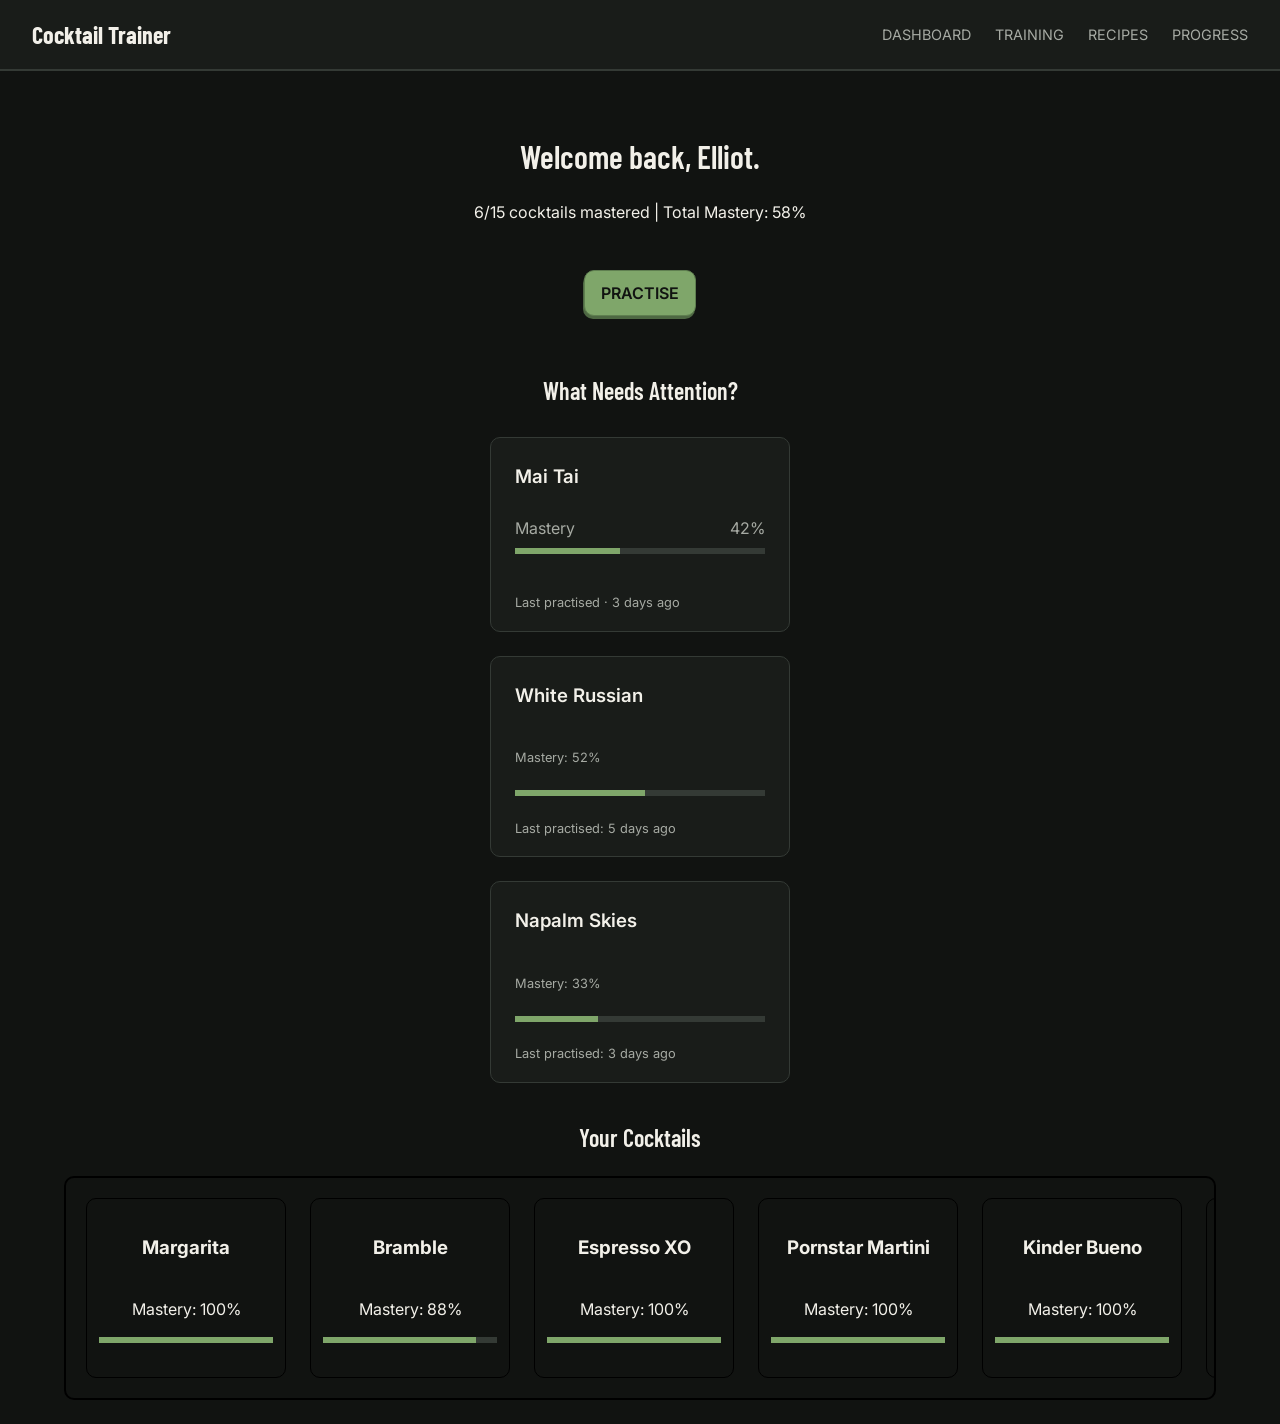
==== index.html @ 9f19416f "Changes to attention section" ====
<!DOCTYPE html>
<html lang="en">
    <head>
        <meta charset="UTF-8">
        <meta name="viewport" content="width=device-width, initial-scale=1.0">
        <title>Cocktail Trainer</title>
        <link rel="preconnect" href="https://fonts.googleapis.com">
        <link rel="preconnect" href="https://fonts.gstatic.com" crossorigin>
        <link href="https://fonts.googleapis.com/css2?family=Barlow+Condensed:ital,wght@0,600;0,700;1,600;1,700&display=swap" rel="stylesheet">
        <link href="https://fonts.googleapis.com/css2?family=Inter:ital,opsz,wght@0,14..32,100..900;1,14..32,100..900&display=swap" rel="stylesheet">
        <link rel="stylesheet" href="/style.css">
    </head>
    <body>
        <header>
            <nav>
                <h1>Cocktail Trainer</h1>
                <div class="nav-links">
                    <a href="./index.html">Dashboard</a>
                    <a href="./training.html">Training</a>
                    <a href="./recipes.html">Recipes</a>
                    <a href="./progress.html">Progress</a>
                </div>
            </nav>
        </header>
        <main>
            <section class="welcome-section">
                <h2>Welcome back, Elliot.</h2>
                <p>6/15 cocktails mastered | Total Mastery: 58%</p>
                <a href="./training.html" class="training-button">Practise</a>
            </section>
            <section class="attention-section">
                <h2>What Needs Attention?</h2>
                <div class="attention-list">

                    <div class="attention-card">
                        <h3>Mai Tai</h3>
                        <div class="mastery-section">
                            <div class="mastery-info">
                                <span>Mastery</span>
                                <span>42%</span>
                            </div>    
                            <div class="progress-bar"> <!-- placeholder class - bars will be updated dynamically when JS implemented and progress-bar-XXX will become progress-bar -->
                                <div class="progress-fill fill-42"></div> <!-- placeholder class - bars will be updated dynamically when JS implemented and progress-bar-XXX will become progress-bar -->
                            </div>
                        </div>                        
                        <p>Last practised · 3 days ago</p>
                    </div>

                    <div class="attention-card"> 
                        <h3>White Russian</h3>
                        <p class="attention-card-text">Mastery: 52%</p>
                        <div class="progress-bar"> <!-- placeholder class - bars will be updated dynamically when JS implemented and progress-bar-XXX will become progress-bar -->
                            <div class="progress-fill fill-52"></div> <!-- placeholder class - bars will be updated dynamically when JS implemented and progress-bar-XXX will become progress-bar -->
                        </div>
                        <p>Last practised: 5 days ago</p>
                    </div>

                    <div class="attention-card">
                        <h3>Napalm Skies</h3>
                        <p class="attention-card-text">Mastery: 33%</p>
                        <div class="progress-bar"> <!-- placeholder class - bars will be updated dynamically when JS implemented and progress-bar-XXX will become progress-bar -->
                            <div class="progress-fill fill-33"></div> <!-- placeholder class - bars will be updated dynamically when JS implemented and progress-bar-XXX will become progress-bar -->
                        </div>
                        <p>Last practised: 3 days ago</p>
                    </div>

                </div>
            </section>
            <section class="cocktail-section">
                <h2>Your Cocktails</h2>
                <div class="cocktail-carousel">

                    <div class="cocktail-card">
                        <h3>Margarita</h3>
                        <div class="mastery-section">
                            <p class="cocktail-card-text">Mastery: 100%</p>
                            <div class="progress-bar">
                                <div class="progress-fill fill-100"></div>
                            </div>
                        </div>                        
                    </div>

                    <div class="cocktail-card">
                        <h3>Bramble</h3>
                        <div class="mastery-section">
                            <p class="cocktail-card-text">Mastery: 88%</p>
                            <div class="progress-bar">
                                <div class="progress-fill fill-88"></div>
                            </div>
                        </div>                        
                    </div>

                    <div class="cocktail-card">
                        <h3>Espresso XO</h3>
                        <div class="mastery-section">
                            <p class="cocktail-card-text">Mastery: 100%</p>
                            <div class="progress-bar">
                                <div class="progress-fill fill-100"></div>
                            </div>
                        </div>                        
                    </div>

                    <div class="cocktail-card">
                        <h3>Pornstar Martini</h3>
                        <div class="mastery-section">
                            <p class="cocktail-card-text">Mastery: 100%</p>
                            <div class="progress-bar">
                                <div class="progress-fill fill-100"></div>
                            </div>
                        </div>                        
                    </div>

                    <div class="cocktail-card">
                        <h3>Kinder Bueno</h3>
                        <div class="mastery-section">
                            <p class="cocktail-card-text">Mastery: 100%</p>
                            <div class="progress-bar">
                                <div class="progress-fill fill-100"></div>
                            </div>
                        </div>                        
                    </div>

                    <div class="cocktail-card">
                        <h3>Bad Habits</h3>
                        <div class="mastery-section">
                            <p class="cocktail-card-text">Mastery: 80%</p>
                            <div class="progress-bar">
                                <div class="progress-fill fill-80"></div>
                            </div>
                        </div>                        
                    </div>

                    <div class="cocktail-card">
                        <h3>The Big Green One</h3>
                        <div class="mastery-section">
                            <p class="cocktail-card-text">Mastery: 84%</p>
                            <div class="progress-bar">
                                <div class="progress-fill fill-84"></div>
                            </div>
                        </div>                        
                    </div>

                    <div class="cocktail-card">
                        <h3>Drumstick</h3>
                        <div class="mastery-section">
                            <p class="cocktail-card-text">Mastery: 90%</p>
                            <div class="progress-bar">
                                <div class="progress-fill fill-90"></div>
                            </div>
                        </div>
                    </div>

                    <div class="cocktail-card">
                        <h3>Aperol Spritz</h3>
                        <div class="mastery-section">
                            <p class="cocktail-card-text">Mastery: 90%</p>
                            <div class="progress-bar">
                                <div class="progress-fill fill-90"></div>
                            </div>
                        </div>
                    </div>
                    
                    <div class="cocktail-card">
                        <h3>Jammy Dodger</h3>
                        <div class="mastery-section">
                            <p class="cocktail-card-text">Mastery: 100%</p>
                            <div class="progress-bar">
                                <div class="progress-fill fill-100"></div>
                            </div>
                        </div>                        
                    </div>
                    
                    <div class="cocktail-card">
                        <h3>Hugo Spritz</h3>
                        <div class="mastery-section">
                            <p class="cocktail-card-text">Mastery: 80%</p>
                            <div class="progress-bar">
                                <div class="progress-fill fill-80"></div>
                            </div>
                        </div>                        
                    </div>
                    
                    <div class="cocktail-card">
                        <h3>Old Fashioned</h3>
                        <div class="mastery-section">
                            <p class="cocktail-card-text">Mastery: 100%</p>
                            <div class="progress-bar">
                                <div class="progress-fill fill-100"></div>
                            </div>
                        </div>
                    </div>

                </div>
            </section>
        </main>
        <script src="script.js"></script>
    </body>
</html>
---- style.css ----
* {
    box-sizing: border-box;
}

body {
    margin: 0;
    background-color: #111311;
    color: #F2F0E9;
    font-family: "Inter", Arial, sans-serif;
}

/* navigation */

nav {
    display: flex;
    justify-content: space-between;
    align-items: center;
    padding: 0 2rem;
    background-color: #191C19;
    border-bottom: 2px solid #343A35;
}

nav > h1 {
    color: #F2F0E9;
    font-family: "Barlow Condensed", Arial, sans-serif;
    font-weight: 700;
}

.nav-links > a {
    text-decoration: none;
    color: #A6AAA3;
    text-transform: uppercase;
    font-size: 0.9rem;
}

.nav-links > a:hover {
    color: #7FA66A;
}

.nav-links {
    display: flex;
    gap: 1.5rem;
}

/* welcome */

.welcome-section {
    text-align: center;
    padding: 2.5rem 1.5px;
}

.welcome-section > h2 {
    font-family: "Barlow Condensed", Arial, sans-serif;
    font-weight: 600;
    font-size: 2rem;
}

.training-button {
    display: inline-block;
    text-decoration: none;
    text-transform: uppercase;
    color: #111311;
    padding: 0.75rem 1rem;
    background-color: #7FA66A;
    border: 1px solid #5F7F50;
    box-shadow: -1px 3px 0 #4E6843;
    border-radius: 10px;
    font-family: "Inter", Arial, sans-serif;
    font-weight: 600;
    margin-top: 2rem;
}

.training-button:hover {
    color: #F2F0E9;
    box-shadow: 0 1px 0 #4E6843;
}

/* attention */

.attention-section {
    text-align: center;
    padding: 0 1rem;
}

.attention-section > h2 {
    font-family: "Barlow Condensed", Arial, sans-serif;
    font-weight: 600;
    margin-bottom: 2rem;
}

.attention-list {
    display: flex;
    flex-direction: column;
    gap: 1.5rem;
    align-items: center;
}

.attention-card {
    display: flex;
    flex-direction: column;
    gap: 0.75rem;
    text-align: left;
    border-radius: 10px;
    width: 100%;
    max-width: 300px;
    background-color: #191C19;
    border: 1px solid #343A35;
    color: #A6AAA3;
    padding: 0.5rem 1.5rem;
}

.attention-card > h3 {
    font-family: "Inter", Arial, sans-serif;
    font-weight: 600;
    color: #F2F0E9;
}

.mastery-section {
    margin: 0 0 0.75rem;
}

.mastery-info {
    display: flex;
    justify-content: space-between;
}

.attention-card > p {
    font-family: "Inter", Arial, sans-serif;
    font-size: 0.8rem;
    color: #A6AAA3;
}

.progress-bar {
    height: 6px;
    width: 100%;
    border: none;
    background-color: #343A35;
    display: inline-block;
}

.progress-fill {
    height: 100%;
    background-color: #7FA66A;
}

.fill-42 {
    width: 42%;
}

.fill-52 {
    width: 52%;
}

.fill-33 {
    width: 33%;
}

/* cocktails */

.cocktail-section {
    text-align: center;
    margin-top: 2.5rem;
}

.cocktail-section > h2 {
    font-family: "Barlow Condensed", Arial, sans-serif;
    font-weight: 600;
}

.cocktail-carousel {
    display: flex;
    gap: 1.5rem;
    overflow-x: auto;
    padding: 20px;
    border: 2px solid black;
    width: 90%;
    margin: 1.5rem auto;
    border-radius: 10px;
}

.cocktail-card {
    display: flex;
    flex-direction: column;
    justify-content: space-evenly;
    padding: 0.75rem;
    border: 1px solid black;
    min-width: 200px;
    min-height: 180px;
    border-radius: 10px;
}

.cocktail-card-text {
    margin-bottom: 0.5rem;
}

.fill-88 {
    width: 88%;
}

.fill-80 {
    width: 80%;
}

.fill-84 {
    width: 84%;
}

.fill-90 {
    width: 90%;
}
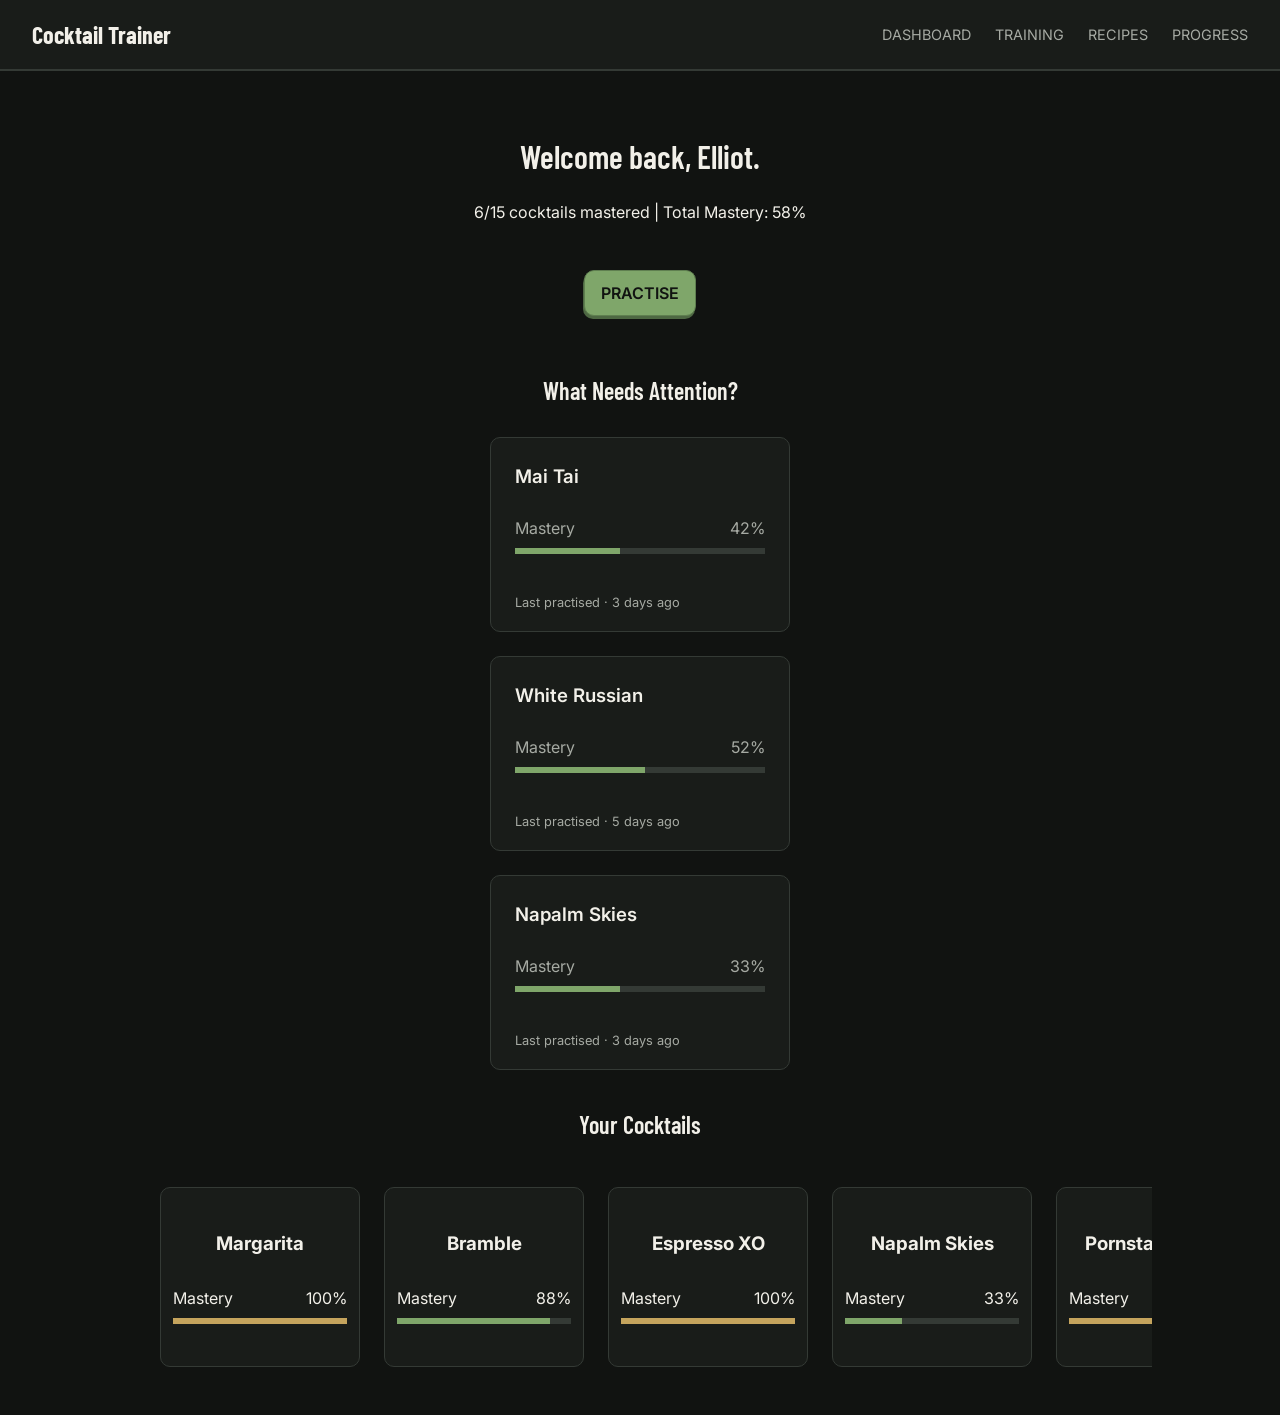
==== commit 766ed3b7: "Stying changes to dashboard." ====
--- a/index.html
+++ b/index.html
@@ -46,24 +46,33 @@
                         <p>Last practised · 3 days ago</p>
                     </div>
 
-                    <div class="attention-card"> 
+                    <div class="attention-card">
                         <h3>White Russian</h3>
-                        <p class="attention-card-text">Mastery: 52%</p>
-                        <div class="progress-bar"> <!-- placeholder class - bars will be updated dynamically when JS implemented and progress-bar-XXX will become progress-bar -->
-                            <div class="progress-fill fill-52"></div> <!-- placeholder class - bars will be updated dynamically when JS implemented and progress-bar-XXX will become progress-bar -->
-                        </div>
-                        <p>Last practised: 5 days ago</p>
+                        <div class="mastery-section">
+                            <div class="mastery-info">
+                                <span>Mastery</span>
+                                <span>52%</span>
+                            </div>    
+                            <div class="progress-bar"> <!-- placeholder class - bars will be updated dynamically when JS implemented and progress-bar-XXX will become progress-bar -->
+                                <div class="progress-fill fill-52"></div> <!-- placeholder class - bars will be updated dynamically when JS implemented and progress-bar-XXX will become progress-bar -->
+                            </div>
+                        </div>                        
+                        <p>Last practised · 5 days ago</p>
                     </div>
 
                     <div class="attention-card">
                         <h3>Napalm Skies</h3>
-                        <p class="attention-card-text">Mastery: 33%</p>
-                        <div class="progress-bar"> <!-- placeholder class - bars will be updated dynamically when JS implemented and progress-bar-XXX will become progress-bar -->
-                            <div class="progress-fill fill-33"></div> <!-- placeholder class - bars will be updated dynamically when JS implemented and progress-bar-XXX will become progress-bar -->
-                        </div>
-                        <p>Last practised: 3 days ago</p>
-                    </div>
-
+                        <div class="mastery-section">
+                            <div class="mastery-info">
+                                <span>Mastery</span>
+                                <span>33%</span>
+                            </div>    
+                            <div class="progress-bar"> <!-- placeholder class - bars will be updated dynamically when JS implemented and progress-bar-XXX will become progress-bar -->
+                                <div class="progress-fill fill-42"></div> <!-- placeholder class - bars will be updated dynamically when JS implemented and progress-bar-XXX will become progress-bar -->
+                            </div>
+                        </div>                        
+                        <p>Last practised · 3 days ago</p>
+                    </div>
                 </div>
             </section>
             <section class="cocktail-section">
@@ -73,7 +82,10 @@
                     <div class="cocktail-card">
                         <h3>Margarita</h3>
                         <div class="mastery-section">
-                            <p class="cocktail-card-text">Mastery: 100%</p>
+                            <div class="mastery-info">
+                                <span>Mastery</span>
+                                <span>100%</span>
+                            </div>
                             <div class="progress-bar">
                                 <div class="progress-fill fill-100"></div>
                             </div>
@@ -83,7 +95,10 @@
                     <div class="cocktail-card">
                         <h3>Bramble</h3>
                         <div class="mastery-section">
-                            <p class="cocktail-card-text">Mastery: 88%</p>
+                            <div class="mastery-info">
+                                <span>Mastery</span>
+                                <span>88%</span>
+                            </div>
                             <div class="progress-bar">
                                 <div class="progress-fill fill-88"></div>
                             </div>
@@ -93,9 +108,25 @@
                     <div class="cocktail-card">
                         <h3>Espresso XO</h3>
                         <div class="mastery-section">
-                            <p class="cocktail-card-text">Mastery: 100%</p>
-                            <div class="progress-bar">
-                                <div class="progress-fill fill-100"></div>
+                            <div class="mastery-info">
+                                <span>Mastery</span>
+                                <span>100%</span>
+                            </div>
+                            <div class="progress-bar">
+                                <div class="progress-fill fill-100"></div>
+                            </div>
+                        </div>                        
+                    </div>
+
+                    <div class="cocktail-card">
+                        <h3>Napalm Skies</h3>
+                        <div class="mastery-section">
+                            <div class="mastery-info">
+                                <span>Mastery</span>
+                                <span>33%</span>
+                            </div>
+                            <div class="progress-bar">
+                                <div class="progress-fill fill-33"></div>
                             </div>
                         </div>                        
                     </div>
@@ -103,7 +134,10 @@
                     <div class="cocktail-card">
                         <h3>Pornstar Martini</h3>
                         <div class="mastery-section">
-                            <p class="cocktail-card-text">Mastery: 100%</p>
+                            <div class="mastery-info">
+                                <span>Mastery</span>
+                                <span>100%</span>
+                            </div>
                             <div class="progress-bar">
                                 <div class="progress-fill fill-100"></div>
                             </div>
@@ -113,7 +147,10 @@
                     <div class="cocktail-card">
                         <h3>Kinder Bueno</h3>
                         <div class="mastery-section">
-                            <p class="cocktail-card-text">Mastery: 100%</p>
+                            <div class="mastery-info">
+                                <span>Mastery</span>
+                                <span>100%</span>
+                            </div>
                             <div class="progress-bar">
                                 <div class="progress-fill fill-100"></div>
                             </div>
@@ -123,7 +160,10 @@
                     <div class="cocktail-card">
                         <h3>Bad Habits</h3>
                         <div class="mastery-section">
-                            <p class="cocktail-card-text">Mastery: 80%</p>
+                            <div class="mastery-info">
+                                <span>Mastery</span>
+                                <span>80%</span>
+                            </div>
                             <div class="progress-bar">
                                 <div class="progress-fill fill-80"></div>
                             </div>
@@ -133,7 +173,10 @@
                     <div class="cocktail-card">
                         <h3>The Big Green One</h3>
                         <div class="mastery-section">
-                            <p class="cocktail-card-text">Mastery: 84%</p>
+                            <div class="mastery-info">
+                                <span>Mastery</span>
+                                <span>84%</span>
+                            </div>
                             <div class="progress-bar">
                                 <div class="progress-fill fill-84"></div>
                             </div>
@@ -143,53 +186,93 @@
                     <div class="cocktail-card">
                         <h3>Drumstick</h3>
                         <div class="mastery-section">
-                            <p class="cocktail-card-text">Mastery: 90%</p>
+                            <div class="mastery-info">
+                                <span>Mastery</span>
+                                <span>90%</span>
+                            </div>
                             <div class="progress-bar">
                                 <div class="progress-fill fill-90"></div>
                             </div>
-                        </div>
+                        </div>                        
+                    </div>
+
+                    <div class="cocktail-card">
+                        <h3>White Russian</h3>
+                        <div class="mastery-section">
+                            <div class="mastery-info">
+                                <span>Mastery</span>
+                                <span>52%</span>
+                            </div>
+                            <div class="progress-bar">
+                                <div class="progress-fill fill-52"></div>
+                            </div>
+                        </div>                        
                     </div>
 
                     <div class="cocktail-card">
                         <h3>Aperol Spritz</h3>
                         <div class="mastery-section">
-                            <p class="cocktail-card-text">Mastery: 90%</p>
+                            <div class="mastery-info">
+                                <span>Mastery</span>
+                                <span>90%</span>
+                            </div>
                             <div class="progress-bar">
                                 <div class="progress-fill fill-90"></div>
                             </div>
-                        </div>
-                    </div>
-                    
+                        </div>                        
+                    </div>
+
                     <div class="cocktail-card">
                         <h3>Jammy Dodger</h3>
                         <div class="mastery-section">
-                            <p class="cocktail-card-text">Mastery: 100%</p>
-                            <div class="progress-bar">
-                                <div class="progress-fill fill-100"></div>
-                            </div>
-                        </div>                        
-                    </div>
-                    
+                            <div class="mastery-info">
+                                <span>Mastery</span>
+                                <span>100%</span>
+                            </div>
+                            <div class="progress-bar">
+                                <div class="progress-fill fill-100"></div>
+                            </div>
+                        </div>                        
+                    </div>
+
+                    <div class="cocktail-card">
+                        <h3>Mai Tai</h3>
+                        <div class="mastery-section">
+                            <div class="mastery-info">
+                                <span>Mastery</span>
+                                <span>42%</span>
+                            </div>
+                            <div class="progress-bar">
+                                <div class="progress-fill fill-42"></div>
+                            </div>
+                        </div>                        
+                    </div>
+
                     <div class="cocktail-card">
                         <h3>Hugo Spritz</h3>
                         <div class="mastery-section">
-                            <p class="cocktail-card-text">Mastery: 80%</p>
+                            <div class="mastery-info">
+                                <span>Mastery</span>
+                                <span>80%</span>
+                            </div>
                             <div class="progress-bar">
                                 <div class="progress-fill fill-80"></div>
                             </div>
                         </div>                        
                     </div>
-                    
+
                     <div class="cocktail-card">
                         <h3>Old Fashioned</h3>
                         <div class="mastery-section">
-                            <p class="cocktail-card-text">Mastery: 100%</p>
-                            <div class="progress-bar">
-                                <div class="progress-fill fill-100"></div>
-                            </div>
-                        </div>
-                    </div>
-
+                            <div class="mastery-info">
+                                <span>Mastery</span>
+                                <span>100%</span>
+                            </div>
+                            <div class="progress-bar">
+                                <div class="progress-fill fill-100"></div>
+                            </div>
+                        </div>                        
+                    </div>
                 </div>
             </section>
         </main>
--- a/style.css
+++ b/style.css
@@ -171,19 +171,36 @@
     display: flex;
     gap: 1.5rem;
     overflow-x: auto;
-    padding: 20px;
-    border: 2px solid black;
-    width: 90%;
+    padding: 1.5rem 2rem;
+    width: 80%;
     margin: 1.5rem auto;
-    border-radius: 10px;
-}
+}
+
+.cocktail-carousel::-webkit-scrollbar {
+    height: 6px;
+}
+
+.cocktail-carousel::-webkit-scrollbar-track {
+    background: #191C19;
+}
+
+.cocktail-carousel::-webkit-scrollbar-thumb {
+    background: #343A35;
+    border-radius: 10px;
+}
+
+.cocktail-carousel::-webkit-scrollbar-thumb:hover {
+    background: #7FA66A;
+}
+
 
 .cocktail-card {
     display: flex;
     flex-direction: column;
     justify-content: space-evenly;
     padding: 0.75rem;
-    border: 1px solid black;
+    background-color: #191C19;
+    border: 1px solid #343A35;
     min-width: 200px;
     min-height: 180px;
     border-radius: 10px;
@@ -207,4 +224,9 @@
 
 .fill-90 {
     width: 90%;
+}
+
+.fill-100 {
+    width: 100%;
+    background-color: #C5A45D;
 }
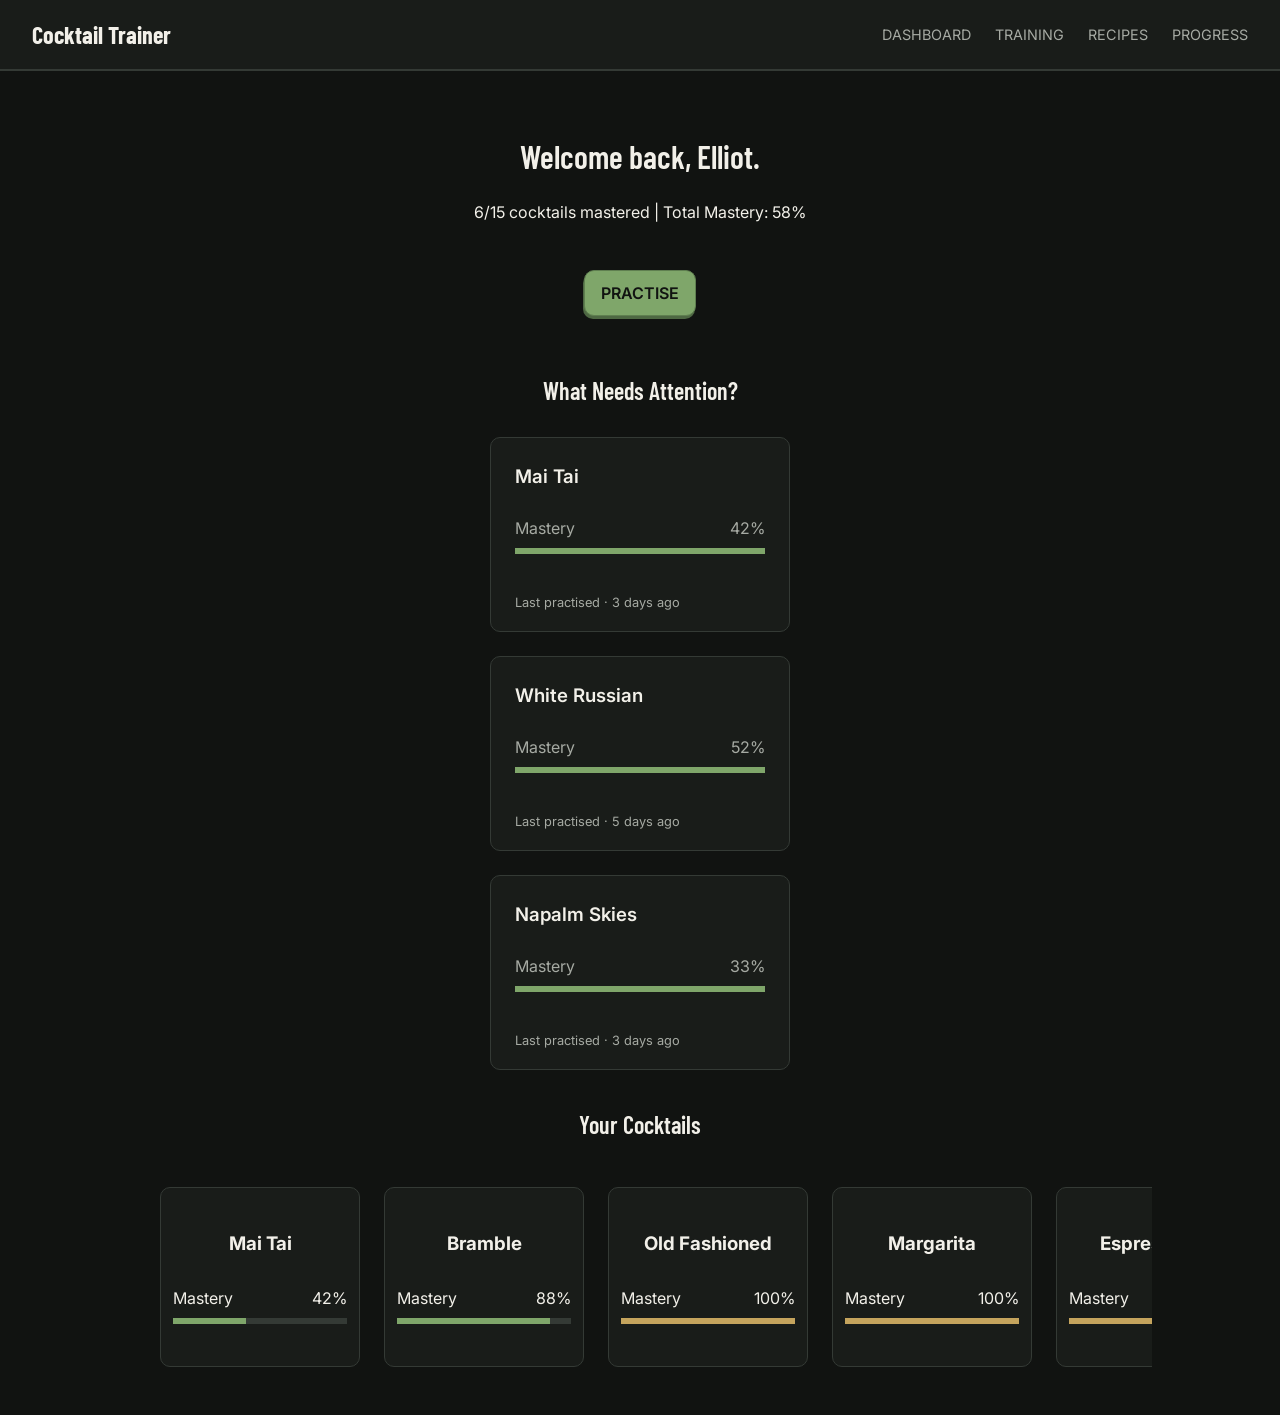
==== commit b02ba465: "Added JS to the carousel. Dynamically creating cards now. Tidied up HTML and CSS now I'm using the J" ====
--- a/index.html
+++ b/index.html
@@ -76,204 +76,8 @@
                 </div>
             </section>
             <section class="cocktail-section">
-                <h2>Your Cocktails</h2>
-                <div class="cocktail-carousel">
-
-                    <div class="cocktail-card">
-                        <h3>Margarita</h3>
-                        <div class="mastery-section">
-                            <div class="mastery-info">
-                                <span>Mastery</span>
-                                <span>100%</span>
-                            </div>
-                            <div class="progress-bar">
-                                <div class="progress-fill fill-100"></div>
-                            </div>
-                        </div>                        
-                    </div>
-
-                    <div class="cocktail-card">
-                        <h3>Bramble</h3>
-                        <div class="mastery-section">
-                            <div class="mastery-info">
-                                <span>Mastery</span>
-                                <span>88%</span>
-                            </div>
-                            <div class="progress-bar">
-                                <div class="progress-fill fill-88"></div>
-                            </div>
-                        </div>                        
-                    </div>
-
-                    <div class="cocktail-card">
-                        <h3>Espresso XO</h3>
-                        <div class="mastery-section">
-                            <div class="mastery-info">
-                                <span>Mastery</span>
-                                <span>100%</span>
-                            </div>
-                            <div class="progress-bar">
-                                <div class="progress-fill fill-100"></div>
-                            </div>
-                        </div>                        
-                    </div>
-
-                    <div class="cocktail-card">
-                        <h3>Napalm Skies</h3>
-                        <div class="mastery-section">
-                            <div class="mastery-info">
-                                <span>Mastery</span>
-                                <span>33%</span>
-                            </div>
-                            <div class="progress-bar">
-                                <div class="progress-fill fill-33"></div>
-                            </div>
-                        </div>                        
-                    </div>
-
-                    <div class="cocktail-card">
-                        <h3>Pornstar Martini</h3>
-                        <div class="mastery-section">
-                            <div class="mastery-info">
-                                <span>Mastery</span>
-                                <span>100%</span>
-                            </div>
-                            <div class="progress-bar">
-                                <div class="progress-fill fill-100"></div>
-                            </div>
-                        </div>                        
-                    </div>
-
-                    <div class="cocktail-card">
-                        <h3>Kinder Bueno</h3>
-                        <div class="mastery-section">
-                            <div class="mastery-info">
-                                <span>Mastery</span>
-                                <span>100%</span>
-                            </div>
-                            <div class="progress-bar">
-                                <div class="progress-fill fill-100"></div>
-                            </div>
-                        </div>                        
-                    </div>
-
-                    <div class="cocktail-card">
-                        <h3>Bad Habits</h3>
-                        <div class="mastery-section">
-                            <div class="mastery-info">
-                                <span>Mastery</span>
-                                <span>80%</span>
-                            </div>
-                            <div class="progress-bar">
-                                <div class="progress-fill fill-80"></div>
-                            </div>
-                        </div>                        
-                    </div>
-
-                    <div class="cocktail-card">
-                        <h3>The Big Green One</h3>
-                        <div class="mastery-section">
-                            <div class="mastery-info">
-                                <span>Mastery</span>
-                                <span>84%</span>
-                            </div>
-                            <div class="progress-bar">
-                                <div class="progress-fill fill-84"></div>
-                            </div>
-                        </div>                        
-                    </div>
-
-                    <div class="cocktail-card">
-                        <h3>Drumstick</h3>
-                        <div class="mastery-section">
-                            <div class="mastery-info">
-                                <span>Mastery</span>
-                                <span>90%</span>
-                            </div>
-                            <div class="progress-bar">
-                                <div class="progress-fill fill-90"></div>
-                            </div>
-                        </div>                        
-                    </div>
-
-                    <div class="cocktail-card">
-                        <h3>White Russian</h3>
-                        <div class="mastery-section">
-                            <div class="mastery-info">
-                                <span>Mastery</span>
-                                <span>52%</span>
-                            </div>
-                            <div class="progress-bar">
-                                <div class="progress-fill fill-52"></div>
-                            </div>
-                        </div>                        
-                    </div>
-
-                    <div class="cocktail-card">
-                        <h3>Aperol Spritz</h3>
-                        <div class="mastery-section">
-                            <div class="mastery-info">
-                                <span>Mastery</span>
-                                <span>90%</span>
-                            </div>
-                            <div class="progress-bar">
-                                <div class="progress-fill fill-90"></div>
-                            </div>
-                        </div>                        
-                    </div>
-
-                    <div class="cocktail-card">
-                        <h3>Jammy Dodger</h3>
-                        <div class="mastery-section">
-                            <div class="mastery-info">
-                                <span>Mastery</span>
-                                <span>100%</span>
-                            </div>
-                            <div class="progress-bar">
-                                <div class="progress-fill fill-100"></div>
-                            </div>
-                        </div>                        
-                    </div>
-
-                    <div class="cocktail-card">
-                        <h3>Mai Tai</h3>
-                        <div class="mastery-section">
-                            <div class="mastery-info">
-                                <span>Mastery</span>
-                                <span>42%</span>
-                            </div>
-                            <div class="progress-bar">
-                                <div class="progress-fill fill-42"></div>
-                            </div>
-                        </div>                        
-                    </div>
-
-                    <div class="cocktail-card">
-                        <h3>Hugo Spritz</h3>
-                        <div class="mastery-section">
-                            <div class="mastery-info">
-                                <span>Mastery</span>
-                                <span>80%</span>
-                            </div>
-                            <div class="progress-bar">
-                                <div class="progress-fill fill-80"></div>
-                            </div>
-                        </div>                        
-                    </div>
-
-                    <div class="cocktail-card">
-                        <h3>Old Fashioned</h3>
-                        <div class="mastery-section">
-                            <div class="mastery-info">
-                                <span>Mastery</span>
-                                <span>100%</span>
-                            </div>
-                            <div class="progress-bar">
-                                <div class="progress-fill fill-100"></div>
-                            </div>
-                        </div>                        
-                    </div>
-                </div>
+                <h2 class="cocktail-section-heading">Your Cocktails</h2>
+                <div class="cocktail-carousel"></div>
             </section>
         </main>
         <script src="script.js"></script>
--- a/style.css
+++ b/style.css
@@ -143,18 +143,6 @@
     background-color: #7FA66A;
 }
 
-.fill-42 {
-    width: 42%;
-}
-
-.fill-52 {
-    width: 52%;
-}
-
-.fill-33 {
-    width: 33%;
-}
-
 /* cocktails */
 
 .cocktail-section {
@@ -192,7 +180,6 @@
 .cocktail-carousel::-webkit-scrollbar-thumb:hover {
     background: #7FA66A;
 }
-
 
 .cocktail-card {
     display: flex;
@@ -210,23 +197,6 @@
     margin-bottom: 0.5rem;
 }
 
-.fill-88 {
-    width: 88%;
-}
-
-.fill-80 {
-    width: 80%;
-}
-
-.fill-84 {
-    width: 84%;
-}
-
-.fill-90 {
-    width: 90%;
-}
-
 .fill-100 {
-    width: 100%;
     background-color: #C5A45D;
 }
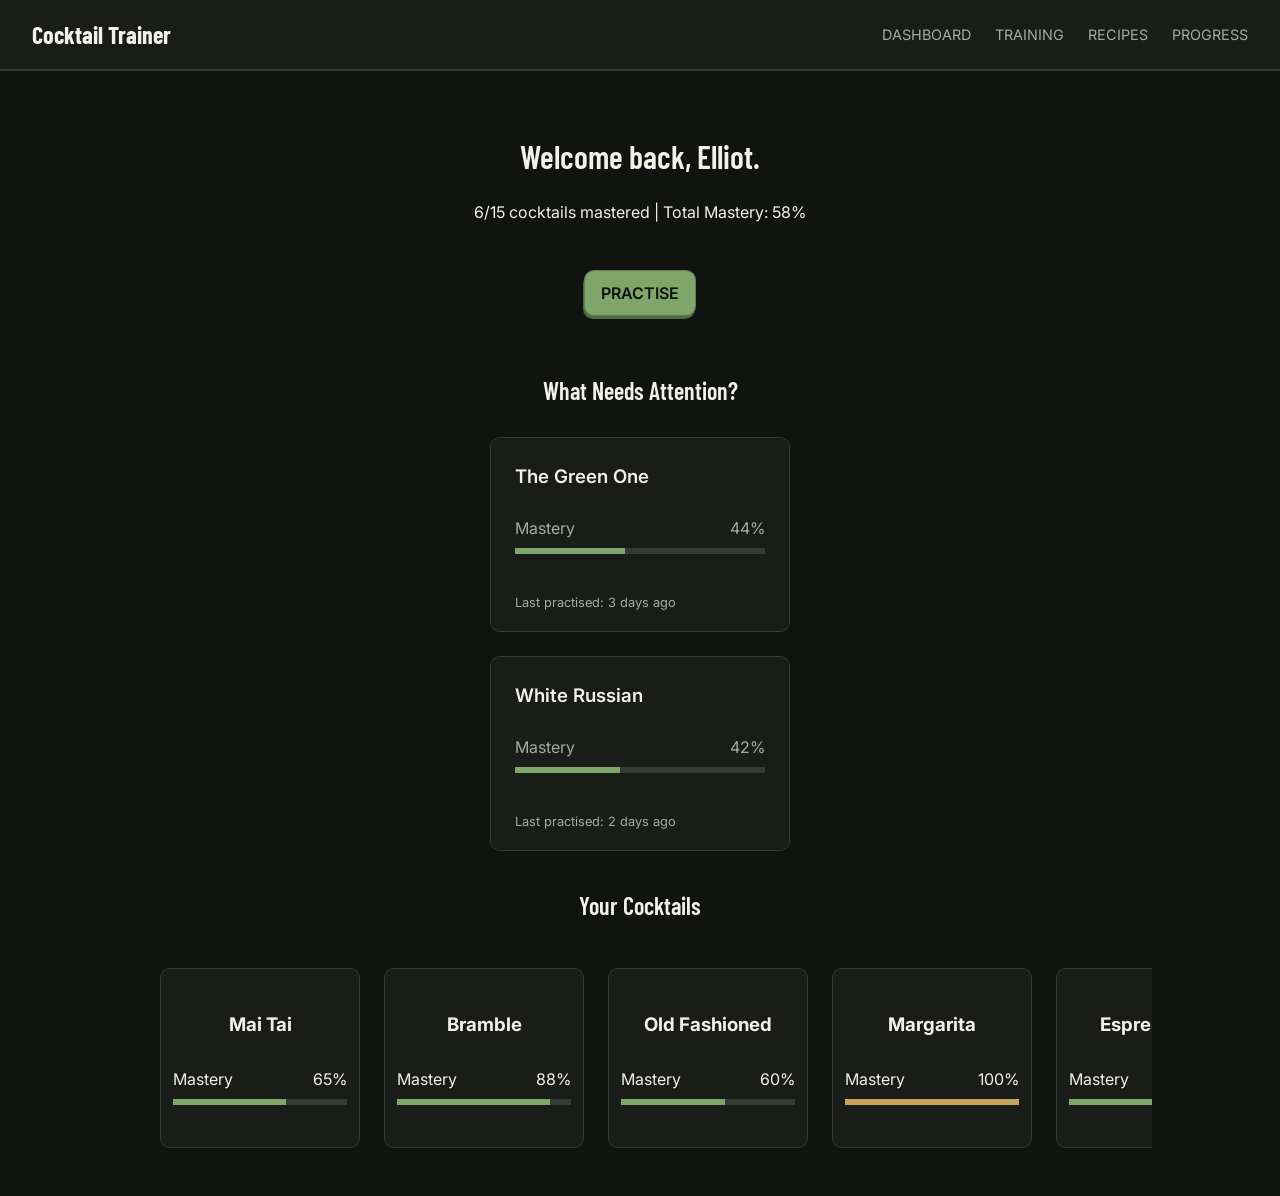
==== commit ab28c4f0: "Needs Attention section updates dynamically with JS" ====
--- a/index.html
+++ b/index.html
@@ -30,50 +30,7 @@
             </section>
             <section class="attention-section">
                 <h2>What Needs Attention?</h2>
-                <div class="attention-list">
-
-                    <div class="attention-card">
-                        <h3>Mai Tai</h3>
-                        <div class="mastery-section">
-                            <div class="mastery-info">
-                                <span>Mastery</span>
-                                <span>42%</span>
-                            </div>    
-                            <div class="progress-bar"> <!-- placeholder class - bars will be updated dynamically when JS implemented and progress-bar-XXX will become progress-bar -->
-                                <div class="progress-fill fill-42"></div> <!-- placeholder class - bars will be updated dynamically when JS implemented and progress-bar-XXX will become progress-bar -->
-                            </div>
-                        </div>                        
-                        <p>Last practised · 3 days ago</p>
-                    </div>
-
-                    <div class="attention-card">
-                        <h3>White Russian</h3>
-                        <div class="mastery-section">
-                            <div class="mastery-info">
-                                <span>Mastery</span>
-                                <span>52%</span>
-                            </div>    
-                            <div class="progress-bar"> <!-- placeholder class - bars will be updated dynamically when JS implemented and progress-bar-XXX will become progress-bar -->
-                                <div class="progress-fill fill-52"></div> <!-- placeholder class - bars will be updated dynamically when JS implemented and progress-bar-XXX will become progress-bar -->
-                            </div>
-                        </div>                        
-                        <p>Last practised · 5 days ago</p>
-                    </div>
-
-                    <div class="attention-card">
-                        <h3>Napalm Skies</h3>
-                        <div class="mastery-section">
-                            <div class="mastery-info">
-                                <span>Mastery</span>
-                                <span>33%</span>
-                            </div>    
-                            <div class="progress-bar"> <!-- placeholder class - bars will be updated dynamically when JS implemented and progress-bar-XXX will become progress-bar -->
-                                <div class="progress-fill fill-42"></div> <!-- placeholder class - bars will be updated dynamically when JS implemented and progress-bar-XXX will become progress-bar -->
-                            </div>
-                        </div>                        
-                        <p>Last practised · 3 days ago</p>
-                    </div>
-                </div>
+                <div class="attention-list"></div>
             </section>
             <section class="cocktail-section">
                 <h2 class="cocktail-section-heading">Your Cocktails</h2>
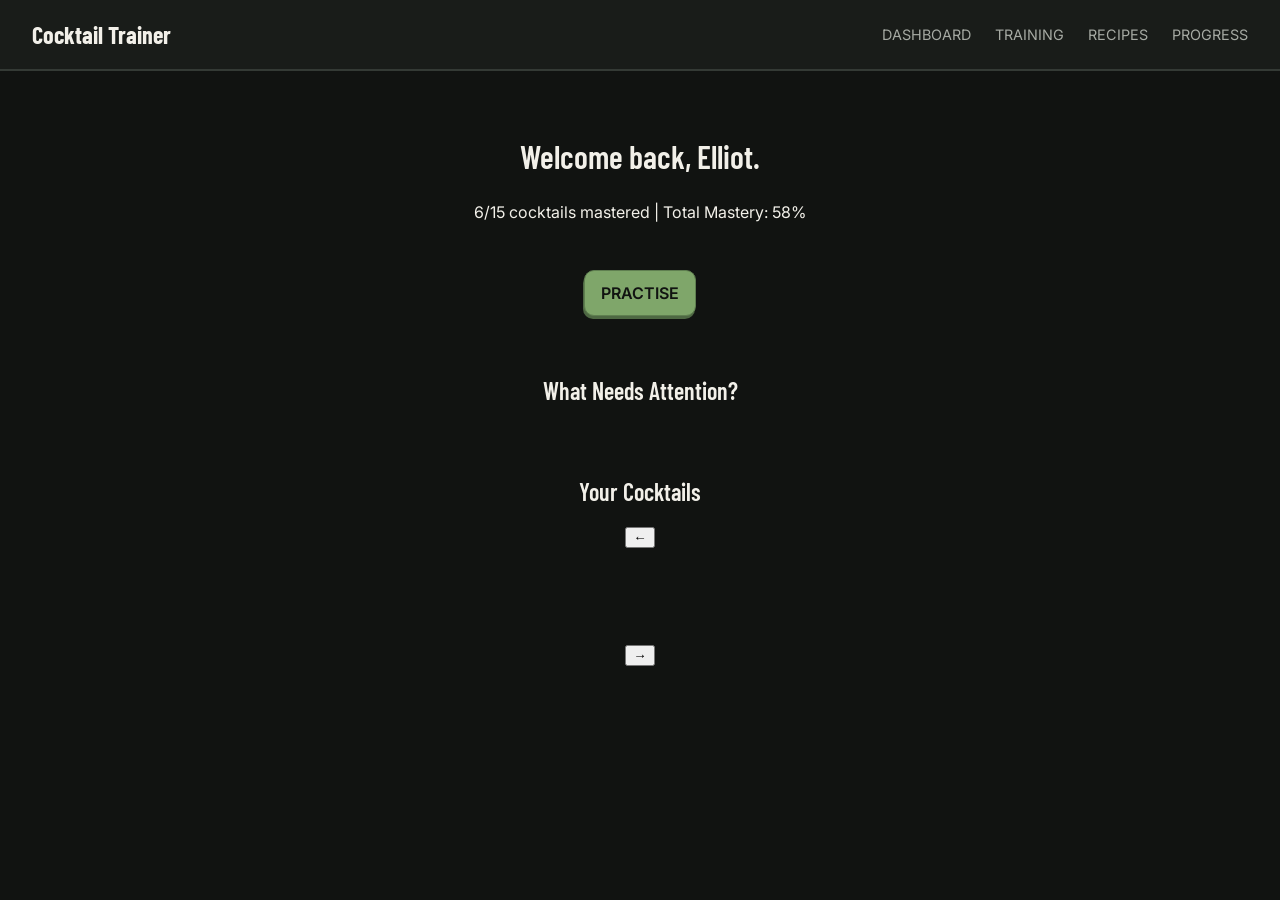
==== commit 633d3afc: "Started adding arrows to carousel - event listeners and functions" ====
--- a/index.html
+++ b/index.html
@@ -34,7 +34,9 @@
             </section>
             <section class="cocktail-section">
                 <h2 class="cocktail-section-heading">Your Cocktails</h2>
+                <button class="carousel-arrow carousel-arrow-left">←</button>
                 <div class="cocktail-carousel"></div>
+                <button class="carousel-arrow carousel-arrow-right">→</button>
             </section>
         </main>
         <script src="script.js"></script>
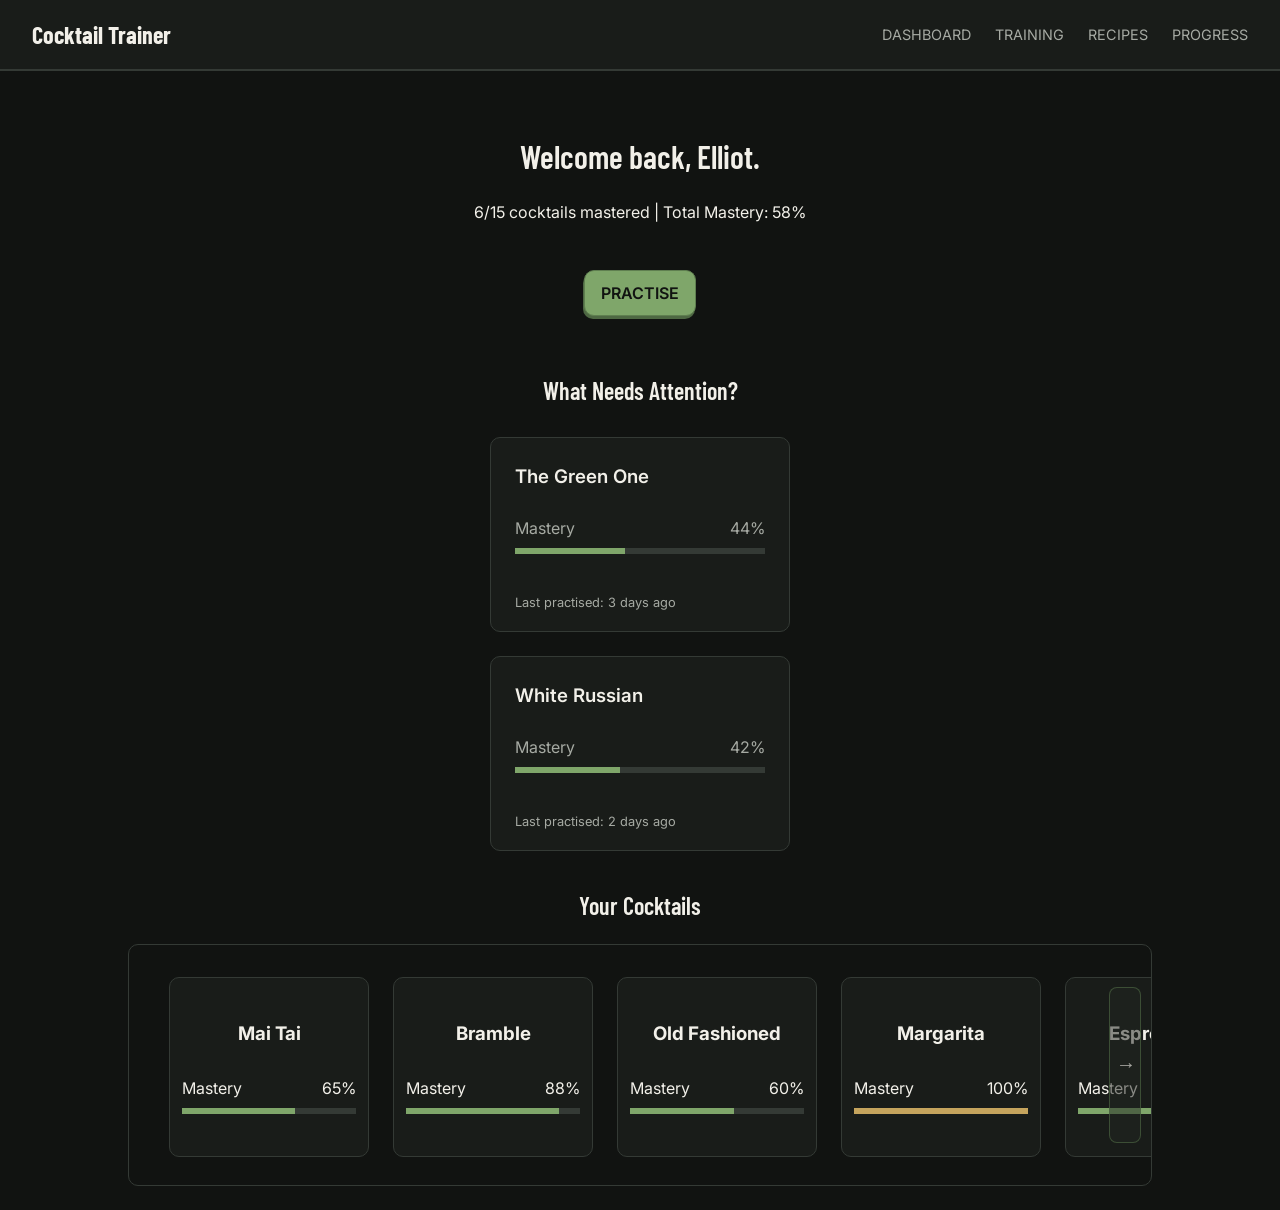
==== commit 40c72814: "Completed the carousel and arrows" ====
--- a/index.html
+++ b/index.html
@@ -34,9 +34,11 @@
             </section>
             <section class="cocktail-section">
                 <h2 class="cocktail-section-heading">Your Cocktails</h2>
-                <button class="carousel-arrow carousel-arrow-left">←</button>
-                <div class="cocktail-carousel"></div>
-                <button class="carousel-arrow carousel-arrow-right">→</button>
+                <div class="carousel-wrapper">
+                    <button class="carousel-arrow carousel-arrow-left">←</button>
+                    <div class="cocktail-carousel"></div>
+                    <button class="carousel-arrow carousel-arrow-right">→</button>
+                </div>
             </section>
         </main>
         <script src="script.js"></script>
--- a/style.css
+++ b/style.css
@@ -159,9 +159,8 @@
     display: flex;
     gap: 1.5rem;
     overflow-x: auto;
-    padding: 1.5rem 2rem;
-    width: 80%;
-    margin: 1.5rem auto;
+    padding: 2rem 2.5rem 1.75rem;
+    width: 100%;
 }
 
 .cocktail-carousel::-webkit-scrollbar {
@@ -199,4 +198,41 @@
 
 .fill-100 {
     background-color: #C5A45D;
+}
+
+.carousel-wrapper {
+    position: relative;
+    width: 80%;
+    margin: 1.5rem auto;
+    border: 1px solid #343A35;
+    border-radius: 10px;
+}
+
+.carousel-arrow {
+    position: absolute;
+    top: 50%;
+    transform: translateY(-50%);
+    width: 2rem;
+    height: 65%;
+    background: rgba(34, 38, 34, 0.5);
+    border: 1px solid rgba(78, 104, 67, 0.65);
+    color: rgba(242, 240, 233, 0.65);
+    border-radius: 8px;
+    font-size: 1.25rem;
+    cursor: pointer;
+    z-index: 2;
+    transition: border 0.15s, color 0.15s;
+}
+
+.carousel-arrow:hover {
+    border: 1px solid #4E6843;
+    color: #F2F0E9;
+}
+
+.carousel-arrow-left {
+    left: 10px;
+}
+
+.carousel-arrow-right {
+    right: 10px;
 }
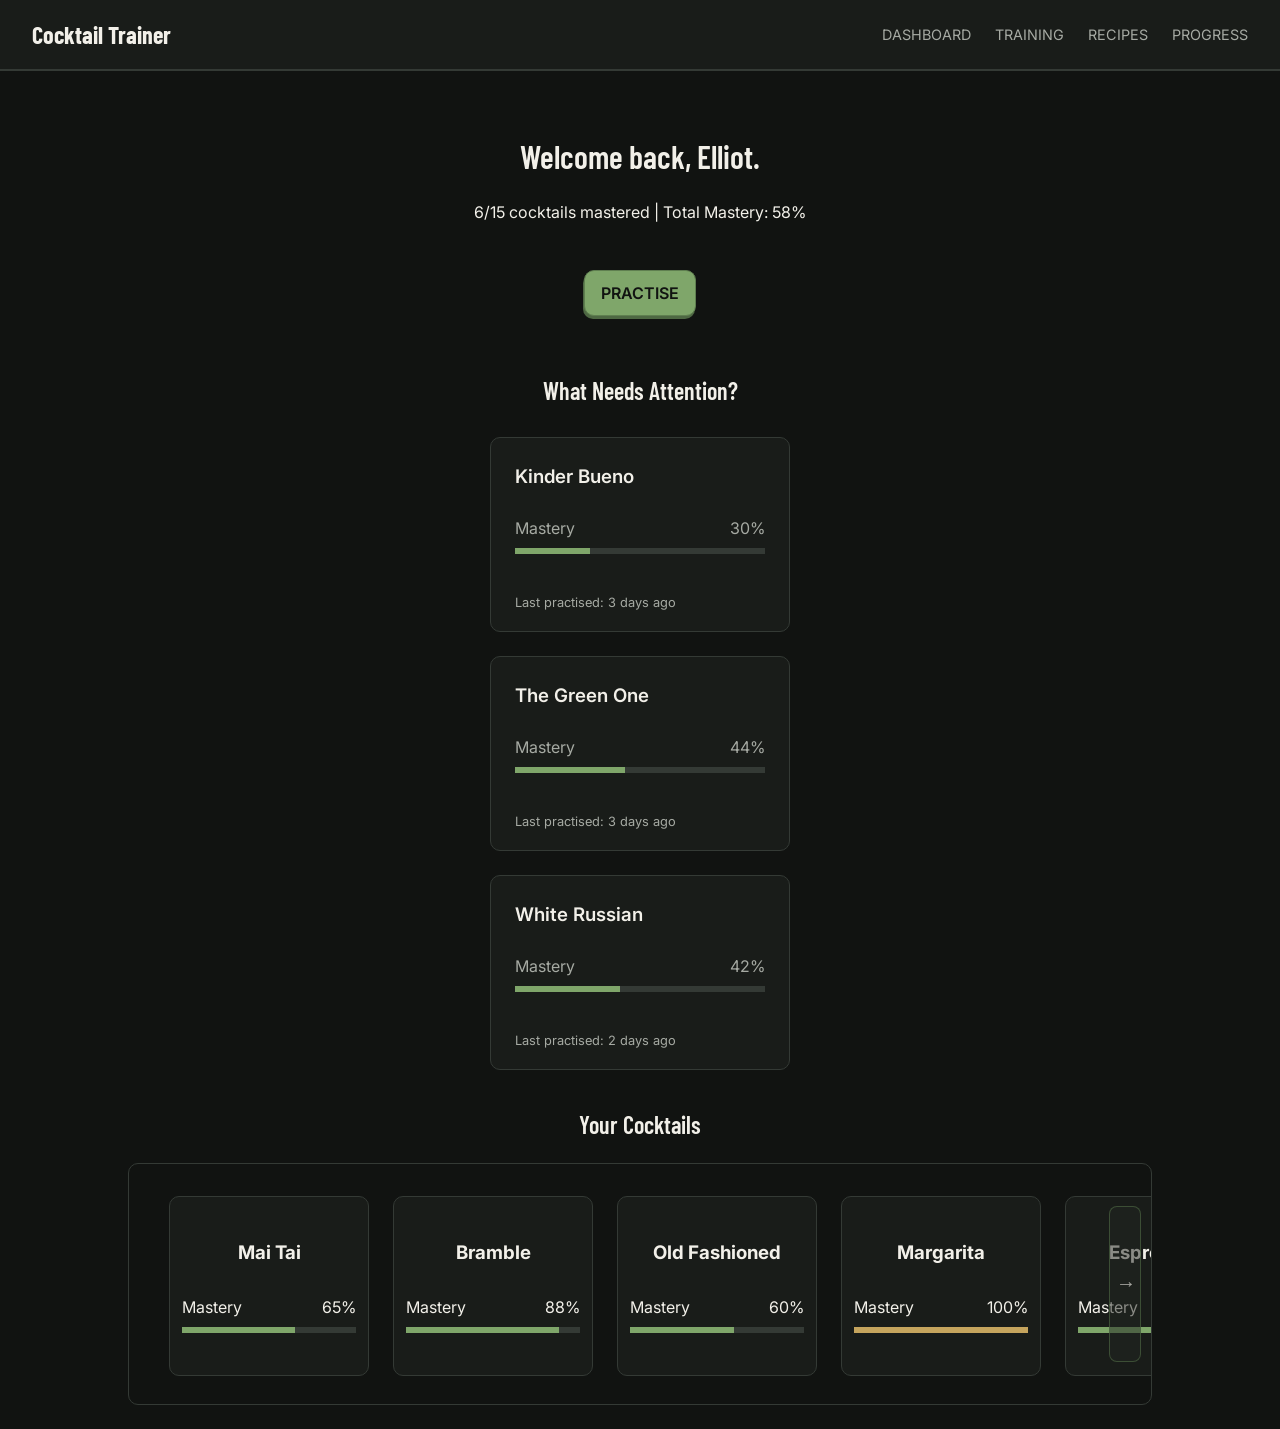
==== commit cfe83b0c: "Improved JS architecture by creating training.js and cocktails.js. Started populating the training p" ====
--- a/index.html
+++ b/index.html
@@ -41,6 +41,7 @@
                 </div>
             </section>
         </main>
+        <script src="cocktails.js"></script>
         <script src="script.js"></script>
     </body>
 </html>
